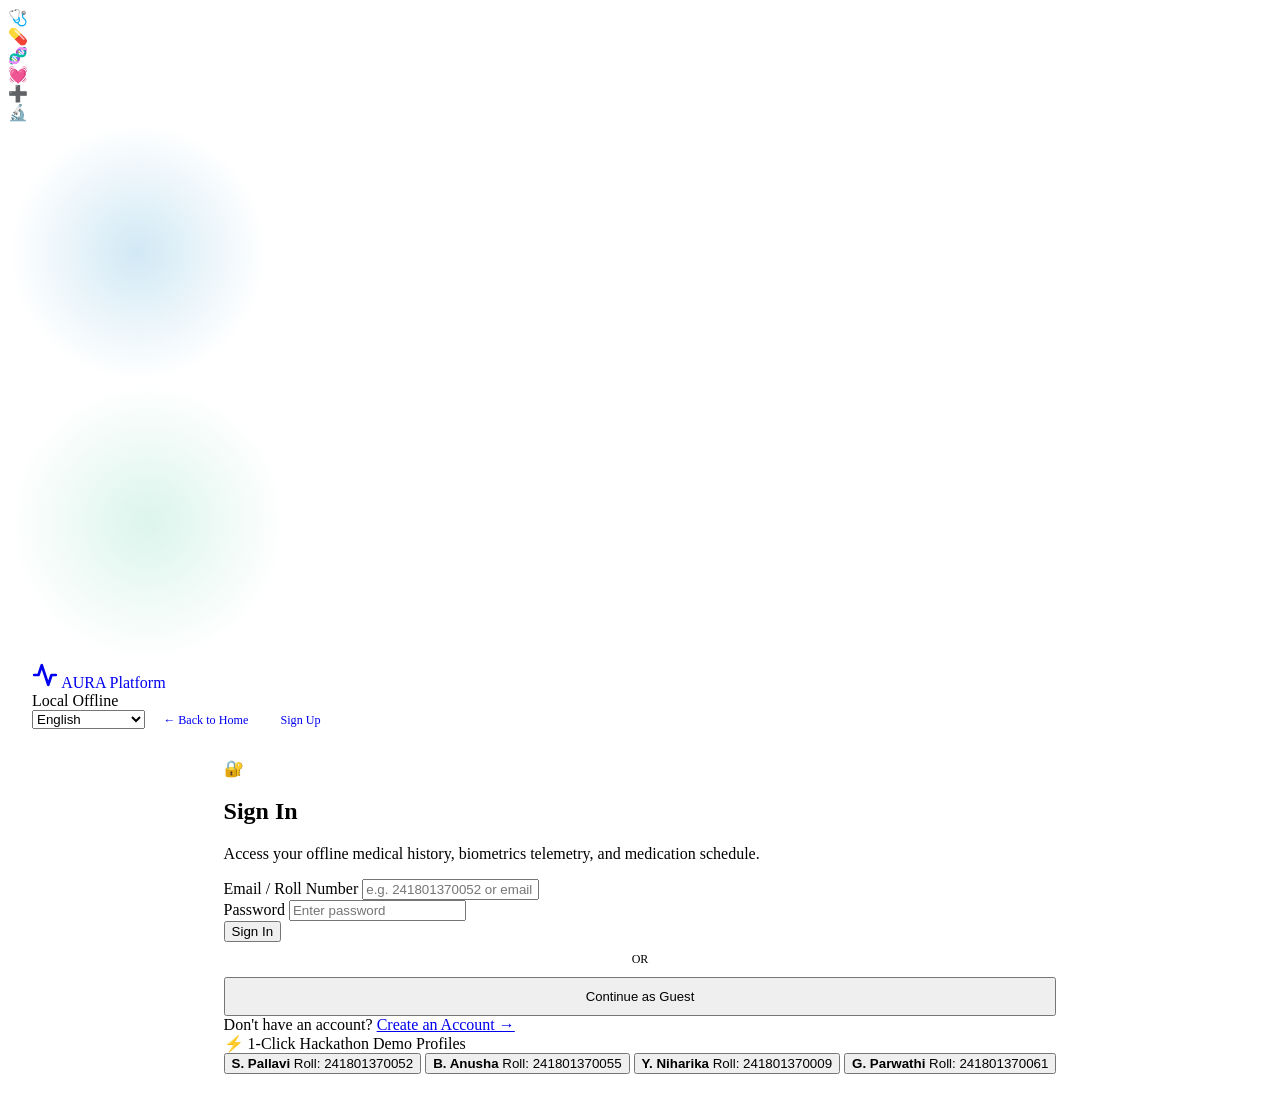
==== templates/login.html @ 656ba882 "Update language selector to English, Hindi, and Telugu only; add dedicated Login and Signup pages an" ====
<!DOCTYPE html>
<html lang="en">
<head>
    <meta charset="UTF-8">
    <meta name="viewport" content="width=device-width, initial-scale=1.0">
    <title>Sign In - AURA AI Public Health Platform</title>
    <link rel="stylesheet" href="{{ url_for('static', filename='css/style.css') }}">
    <link rel="preconnect" href="https://fonts.googleapis.com">
    <link rel="preconnect" href="https://fonts.gstatic.com" crossorigin>
    <link href="https://fonts.googleapis.com/css2?family=Poppins:wght@300;400;500;600;700;800&family=IBM+Plex+Mono:wght@400;500;600&display=swap" rel="stylesheet">
</head>
<body style="min-height: 100vh; display: flex; flex-direction: column;">

    <!-- Animated Moving Medical Particles Background -->
    <div class="medical-bg">
        <div class="bg-particle-med anim-med-1" style="top: 10%; left: 8%;">🩺</div>
        <div class="bg-particle-med anim-med-2" style="top: 18%; left: 85%;">💊</div>
        <div class="bg-particle-med anim-med-3" style="top: 30%; left: 50%;">🧬</div>
        <div class="bg-particle-med anim-med-1" style="top: 65%; left: 15%;">💓</div>
        <div class="bg-particle-med anim-med-2" style="top: 72%; left: 80%;">➕</div>
        <div class="bg-particle-med anim-med-3" style="top: 85%; left: 40%;">🔬</div>
        <div class="bg-orb" style="top: 15%; left: 10%; width: 260px; height: 260px; background: radial-gradient(circle, rgba(2,132,199,0.18) 0%, transparent 70%);"></div>
        <div class="bg-orb" style="top: 60%; left: 70%; width: 280px; height: 280px; background: radial-gradient(circle, rgba(16,185,129,0.15) 0%, transparent 70%);"></div>
    </div>

    <!-- Top Minimal Navbar -->
    <header class="main-navbar" style="padding: 0 24px;">
        <div class="nav-left">
            <a href="/" class="logo" style="text-decoration: none;">
                <svg viewBox="0 0 24 24" width="26" height="26" fill="none" stroke="currentColor" stroke-width="2.5" stroke-linecap="round" stroke-linejoin="round" class="pulse-icon"><path d="M22 12h-4l-3 9L9 3l-3 9H2"></path></svg>
                <span data-i18n="nav_brand">AURA Platform</span>
            </a>
            <div class="badge offline-badge" data-i18n="badge_offline">Local Offline</div>
        </div>

        <div class="nav-right">
            <!-- Language Dropdown (English, Hindi, Telugu only) -->
            <select id="standalone-lang-selector" class="lang-dropdown">
                <option value="en" selected>English</option>
                <option value="hi">हिन्दी (Hindi)</option>
                <option value="te">తెలుగు (Telugu)</option>
            </select>

            <a href="/" class="btn btn-secondary" style="font-size: 0.76rem; text-decoration: none; padding: 6px 14px;" data-i18n="nav_home">← Back to Home</a>
            <a href="/signup" class="btn btn-primary" style="font-size: 0.76rem; text-decoration: none; padding: 6px 14px;" data-i18n="auth_tab_signup">Sign Up</a>
        </div>
    </header>

    <!-- Centered Login Card -->
    <main style="flex: 1; display: flex; align-items: center; justify-content: center; padding: 30px 15px; z-index: 10;">
        <div class="auth-page-card">
            <div class="auth-page-header">
                <div class="auth-icon-badge">🔐</div>
                <h2 data-i18n="auth_tab_login">Sign In</h2>
                <p data-i18n="login_subtitle">Access your offline medical history, biometrics telemetry, and medication schedule.</p>
            </div>
            
            <form id="standalone-login-form" class="auth-form">
                <div class="form-group">
                    <label data-i18n="auth_lbl_email">Email / Roll Number</label>
                    <input type="text" id="login-id-input" placeholder="e.g. 241801370052 or email" required autocomplete="username">
                </div>
                <div class="form-group">
                    <label data-i18n="auth_lbl_password">Password</label>
                    <input type="password" id="login-pw-input" placeholder="Enter password" required autocomplete="current-password">
                </div>
                <button type="submit" class="btn btn-primary auth-submit-btn" data-i18n="auth_btn_login">Sign In</button>
                
                <div style="text-align: center; margin: 10px 0; font-size: 0.75rem; color: var(--text-muted);" data-i18n="auth_or">OR</div>
                
                <button type="button" class="btn btn-secondary" id="standalone-guest-btn" style="width: 100%; padding: 10px; font-size: 0.82rem;" data-i18n="auth_btn_guest">Continue as Guest</button>
            </form>

            <div class="auth-footer-links">
                <span data-i18n="auth_no_account">Don't have an account?</span> 
                <a href="/signup" class="auth-link" data-i18n="auth_link_signup">Create an Account →</a>
            </div>

            <!-- Hackathon 1-Click Demo Accounts -->
            <div class="demo-credentials-box">
                <div class="demo-title" data-i18n="demo_accounts_title">⚡ 1-Click Hackathon Demo Profiles</div>
                <div class="demo-chips-grid">
                    <button type="button" class="demo-chip-btn" onclick="fillDemo('S. Pallavi', '241801370052')">
                        <strong>S. Pallavi</strong>
                        <span>Roll: 241801370052</span>
                    </button>
                    <button type="button" class="demo-chip-btn" onclick="fillDemo('B. Anusha', '241801370055')">
                        <strong>B. Anusha</strong>
                        <span>Roll: 241801370055</span>
                    </button>
                    <button type="button" class="demo-chip-btn" onclick="fillDemo('Y. Niharika', '241801370009')">
                        <strong>Y. Niharika</strong>
                        <span>Roll: 241801370009</span>
                    </button>
                    <button type="button" class="demo-chip-btn" onclick="fillDemo('G. Parwathi', '241801370061')">
                        <strong>G. Parwathi</strong>
                        <span>Roll: 241801370061</span>
                    </button>
                </div>
            </div>
        </div>
    </main>

    <script>
        const AUTH_LANGS = {
            en: {
                nav_brand: "AURA Platform",
                badge_offline: "Local Offline",
                nav_home: "← Back to Home",
                auth_tab_login: "Sign In",
                auth_tab_signup: "Sign Up",
                login_subtitle: "Access your offline medical history, biometrics telemetry, and medication schedule.",
                auth_lbl_email: "Email / Roll Number",
                auth_lbl_password: "Password",
                auth_btn_login: "Sign In",
                auth_or: "OR",
                auth_btn_guest: "Continue as Guest",
                auth_no_account: "Don't have an account?",
                auth_link_signup: "Create an Account →",
                demo_accounts_title: "⚡ 1-Click Hackathon Demo Profiles"
            },
            hi: {
                nav_brand: "ऑरा प्लेटफॉर्म (AURA)",
                badge_offline: "ऑफ़लाइन मोड",
                nav_home: "← होम पर वापस जाएं",
                auth_tab_login: "साइन इन (Login)",
                auth_tab_signup: "नया खाता बनाएं",
                login_subtitle: "अपने ऑफ़लाइन मेडिकल रिकॉर्ड, वाइटल्स और दवा शेड्यूल तक पहुंचें।",
                auth_lbl_email: "ईमेल / रोल नंबर",
                auth_lbl_password: "पासवर्ड",
                auth_btn_login: "लॉगिन करें",
                auth_or: "या",
                auth_btn_guest: "अतिथि (Guest) के रूप में जारी रखें",
                auth_no_account: "खाता नहीं है?",
                auth_link_signup: "नया खाता बनाएं →",
                demo_accounts_title: "⚡ 1-क्लिक डेमो प्रोफाइल"
            },
            te: {
                nav_brand: "AURA ప్లాట్‌ఫామ్",
                badge_offline: "ఆఫ్‌లైన్ మోడ్",
                nav_home: "← హోమ్‌కి తిరిగి వెళ్లండి",
                auth_tab_login: "సైన్ ఇన్ (Login)",
                auth_tab_signup: "ఖాతా తెరవండి",
                login_subtitle: "మీ ఆఫ్‌లైన్ మెడికల్ రికార్డులు, వైటల్స్ మరియు మందుల షెడ్యూల్‌ని యాక్సెస్ చేయండి.",
                auth_lbl_email: "ఈమెయిల్ / రోల్ నంబర్",
                auth_lbl_password: "పాస్‌వర్డ్",
                auth_btn_login: "లాగిన్ చేయండి",
                auth_or: "లేదా",
                auth_btn_guest: "గెస్ట్‌గా కొనసాగండి",
                auth_no_account: "ఖాతా లేదా?",
                auth_link_signup: "ఖాతా సృష్టించండి →",
                demo_accounts_title: "⚡ 1-క్లిక్ డెమో ప్రొఫైల్స్"
            }
        };

        function setAuthLanguage(lang) {
            const dict = AUTH_LANGS[lang] || AUTH_LANGS.en;
            document.querySelectorAll("[data-i18n]").forEach(el => {
                const k = el.getAttribute("data-i18n");
                if (dict[k]) el.textContent = dict[k];
            });
            localStorage.setItem("aura_lang", lang);
        }

        const langSel = document.getElementById("standalone-lang-selector");
        if (langSel) {
            const saved = localStorage.getItem("aura_lang") || "en";
            langSel.value = saved;
            setAuthLanguage(saved);
            langSel.addEventListener("change", (e) => setAuthLanguage(e.target.value));
        }

        function fillDemo(name, roll) {
            document.getElementById("login-id-input").value = roll;
            document.getElementById("login-pw-input").value = "demo123";
            doLogin(name, roll);
        }

        function doLogin(name, id) {
            const user = { name: name, identifier: id };
            localStorage.setItem("aura_active_user", JSON.stringify(user));
            window.location.href = "/";
        }

        document.getElementById("standalone-login-form").addEventListener("submit", (e) => {
            e.preventDefault();
            const id = document.getElementById("login-id-input").value.trim();
            const name = id.includes("@") ? id.split("@")[0] : id;
            doLogin(name, id);
        });

        document.getElementById("standalone-guest-btn").addEventListener("click", () => {
            doLogin("Guest Patient", "guest");
        });
    </script>
</body>
</html>
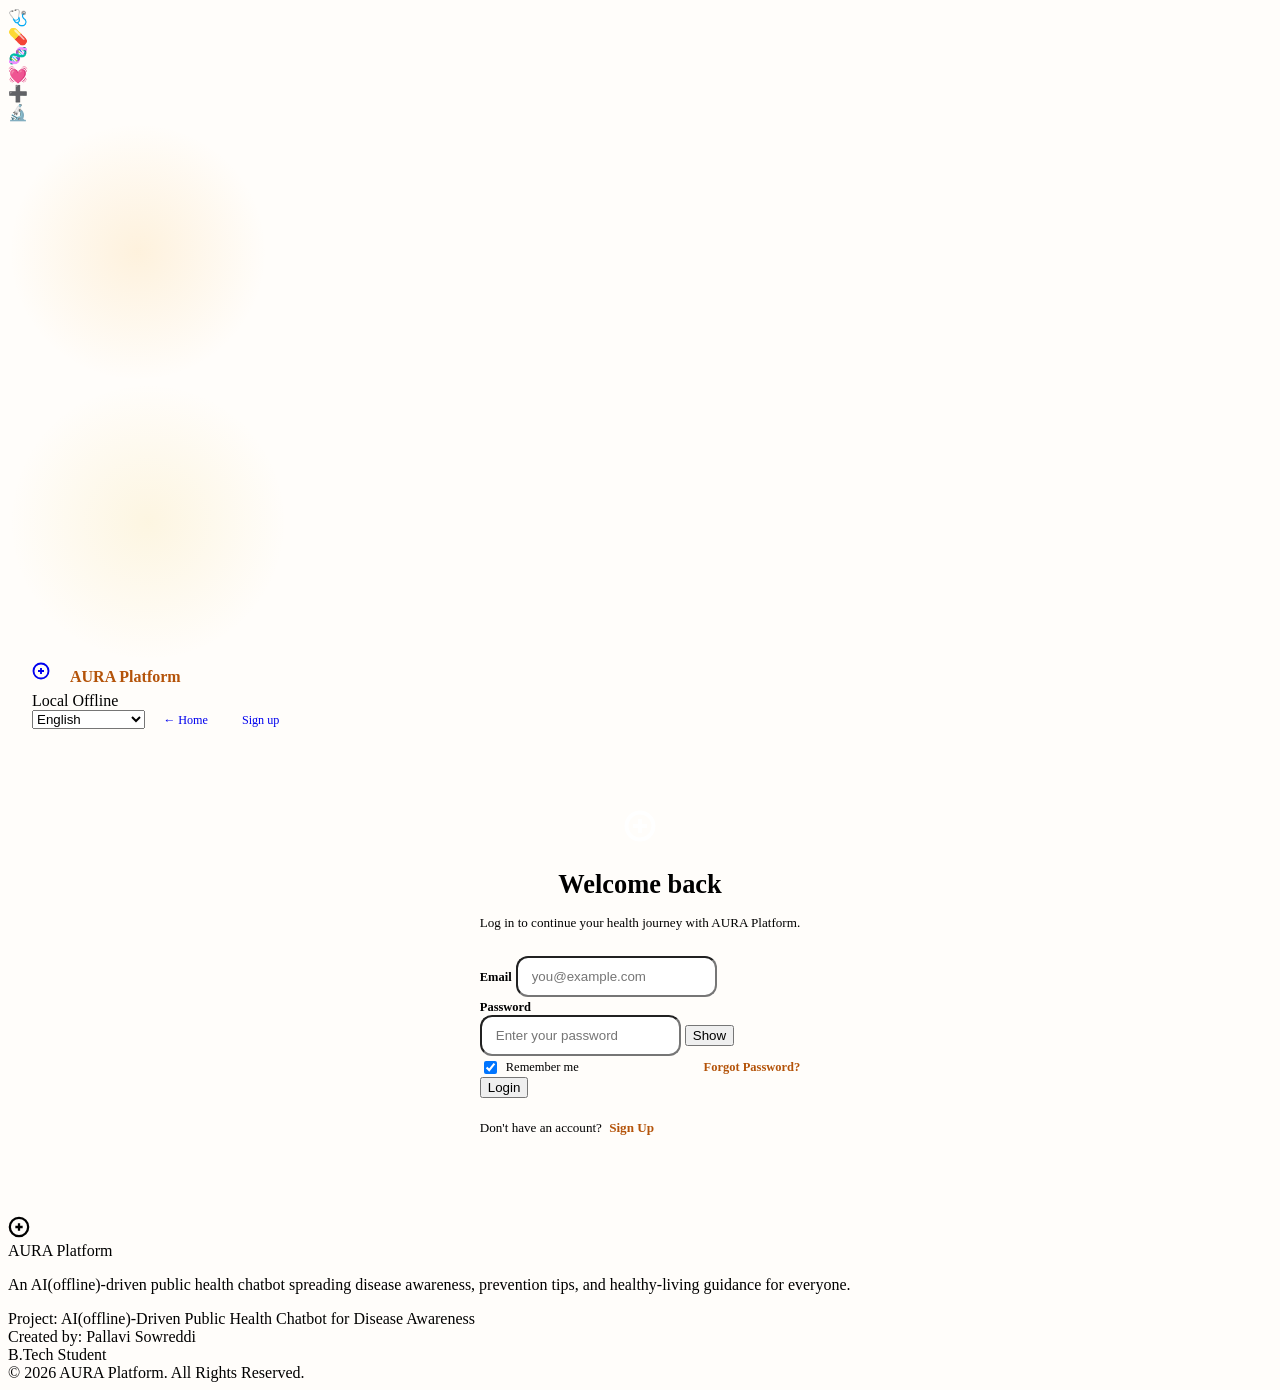
==== commit 5a9c40b8: "Add Health tip of the moment interactive carousel, match MedSave login/signup styling with password " ====
--- a/templates/login.html
+++ b/templates/login.html
@@ -3,13 +3,13 @@
 <head>
     <meta charset="UTF-8">
     <meta name="viewport" content="width=device-width, initial-scale=1.0">
-    <title>Sign In - AURA AI Public Health Platform</title>
+    <title>Log In - AURA AI Public Health Platform</title>
     <link rel="stylesheet" href="{{ url_for('static', filename='css/style.css') }}">
     <link rel="preconnect" href="https://fonts.googleapis.com">
     <link rel="preconnect" href="https://fonts.gstatic.com" crossorigin>
     <link href="https://fonts.googleapis.com/css2?family=Poppins:wght@300;400;500;600;700;800&family=IBM+Plex+Mono:wght@400;500;600&display=swap" rel="stylesheet">
 </head>
-<body style="min-height: 100vh; display: flex; flex-direction: column;">
+<body style="min-height: 100vh; display: flex; flex-direction: column; background: #fffdfa;">
 
     <!-- Animated Moving Medical Particles Background -->
     <div class="medical-bg">
@@ -19,16 +19,18 @@
         <div class="bg-particle-med anim-med-1" style="top: 65%; left: 15%;">💓</div>
         <div class="bg-particle-med anim-med-2" style="top: 72%; left: 80%;">➕</div>
         <div class="bg-particle-med anim-med-3" style="top: 85%; left: 40%;">🔬</div>
-        <div class="bg-orb" style="top: 15%; left: 10%; width: 260px; height: 260px; background: radial-gradient(circle, rgba(2,132,199,0.18) 0%, transparent 70%);"></div>
-        <div class="bg-orb" style="top: 60%; left: 70%; width: 280px; height: 280px; background: radial-gradient(circle, rgba(16,185,129,0.15) 0%, transparent 70%);"></div>
+        <div class="bg-orb" style="top: 15%; left: 10%; width: 260px; height: 260px; background: radial-gradient(circle, rgba(245,158,11,0.12) 0%, transparent 70%);"></div>
+        <div class="bg-orb" style="top: 60%; left: 70%; width: 280px; height: 280px; background: radial-gradient(circle, rgba(234,179,8,0.1) 0%, transparent 70%);"></div>
     </div>
 
     <!-- Top Minimal Navbar -->
     <header class="main-navbar" style="padding: 0 24px;">
         <div class="nav-left">
-            <a href="/" class="logo" style="text-decoration: none;">
-                <svg viewBox="0 0 24 24" width="26" height="26" fill="none" stroke="currentColor" stroke-width="2.5" stroke-linecap="round" stroke-linejoin="round" class="pulse-icon"><path d="M22 12h-4l-3 9L9 3l-3 9H2"></path></svg>
-                <span data-i18n="nav_brand">AURA Platform</span>
+            <a href="/" class="logo" style="text-decoration: none; display: flex; align-items: center; gap: 8px;">
+                <div class="footer-logo-circle" style="width: 30px; height: 30px;">
+                    <svg viewBox="0 0 24 24" width="18" height="18" fill="none" stroke="currentColor" stroke-width="2.5"><circle cx="12" cy="12" r="10"/><path d="M12 8v8M8 12h8"/></svg>
+                </div>
+                <span style="font-weight: 800; color: #b45309;">AURA Platform</span>
             </a>
             <div class="badge offline-badge" data-i18n="badge_offline">Local Offline</div>
         </div>
@@ -41,115 +43,129 @@
                 <option value="te">తెలుగు (Telugu)</option>
             </select>
 
-            <a href="/" class="btn btn-secondary" style="font-size: 0.76rem; text-decoration: none; padding: 6px 14px;" data-i18n="nav_home">← Back to Home</a>
-            <a href="/signup" class="btn btn-primary" style="font-size: 0.76rem; text-decoration: none; padding: 6px 14px;" data-i18n="auth_tab_signup">Sign Up</a>
+            <a href="/" class="btn btn-secondary" style="font-size: 0.76rem; text-decoration: none; padding: 6px 14px;" data-i18n="nav_home">← Home</a>
+            <a href="/signup" class="btn-auth-gold" style="font-size: 0.76rem; text-decoration: none; padding: 6px 16px; width: auto; margin-top: 0;" data-i18n="auth_tab_signup">Sign up</a>
         </div>
     </header>
 
-    <!-- Centered Login Card -->
-    <main style="flex: 1; display: flex; align-items: center; justify-content: center; padding: 30px 15px; z-index: 10;">
-        <div class="auth-page-card">
-            <div class="auth-page-header">
-                <div class="auth-icon-badge">🔐</div>
-                <h2 data-i18n="auth_tab_login">Sign In</h2>
-                <p data-i18n="login_subtitle">Access your offline medical history, biometrics telemetry, and medication schedule.</p>
+    <!-- Centered Login Card Matching MedSave AI Reference -->
+    <main style="flex: 1; display: flex; align-items: center; justify-content: center; padding: 40px 15px; z-index: 10;">
+        <div class="auth-page-card" style="border-radius: 28px; padding: 40px 36px; max-width: 460px;">
+            <div class="auth-page-header" style="text-align: center; margin-bottom: 24px;">
+                <div class="auth-plus-circle">
+                    <svg viewBox="0 0 24 24" width="34" height="34" fill="none" stroke="#fff" stroke-width="2.8"><circle cx="12" cy="12" r="9.5"/><path d="M12 7v10M7 12h10"/></svg>
+                </div>
+                <h2 style="font-size: 1.65rem; font-weight: 800; color: var(--text-primary); margin-bottom: 8px;" data-i18n="login_welcome">Welcome back</h2>
+                <p style="font-size: 0.82rem; color: var(--text-secondary); line-height: 1.45;" data-i18n="login_subtitle">Log in to continue your health journey with AURA Platform.</p>
             </div>
             
-            <form id="standalone-login-form" class="auth-form">
+            <form id="standalone-login-form" class="auth-form" style="gap: 16px;">
                 <div class="form-group">
-                    <label data-i18n="auth_lbl_email">Email / Roll Number</label>
-                    <input type="text" id="login-id-input" placeholder="e.g. 241801370052 or email" required autocomplete="username">
-                </div>
+                    <label style="font-size: 0.78rem; font-weight: 600; color: var(--text-primary);" data-i18n="auth_lbl_email">Email</label>
+                    <input type="text" id="login-id-input" placeholder="you@example.com" required autocomplete="username" style="border-radius: 12px; padding: 11px 14px;">
+                </div>
+
                 <div class="form-group">
-                    <label data-i18n="auth_lbl_password">Password</label>
-                    <input type="password" id="login-pw-input" placeholder="Enter password" required autocomplete="current-password">
-                </div>
-                <button type="submit" class="btn btn-primary auth-submit-btn" data-i18n="auth_btn_login">Sign In</button>
-                
-                <div style="text-align: center; margin: 10px 0; font-size: 0.75rem; color: var(--text-muted);" data-i18n="auth_or">OR</div>
-                
-                <button type="button" class="btn btn-secondary" id="standalone-guest-btn" style="width: 100%; padding: 10px; font-size: 0.82rem;" data-i18n="auth_btn_guest">Continue as Guest</button>
+                    <label style="font-size: 0.78rem; font-weight: 600; color: var(--text-primary);" data-i18n="auth_lbl_password">Password</label>
+                    <div class="password-input-wrap">
+                        <input type="password" id="login-pw-input" placeholder="Enter your password" required autocomplete="current-password" style="border-radius: 12px; padding: 11px 14px;">
+                        <button type="button" class="btn-toggle-pw" id="toggle-login-pw">Show</button>
+                    </div>
+                </div>
+
+                <div style="display: flex; justify-content: space-between; align-items: center; font-size: 0.78rem; margin-top: 2px;">
+                    <label style="display: flex; align-items: center; gap: 6px; cursor: pointer; color: var(--text-secondary);">
+                        <input type="checkbox" id="remember-me" checked>
+                        <span data-i18n="auth_remember_me">Remember me</span>
+                    </label>
+                    <a href="#" onclick="alert('Offline System: If you forgot your password, you can log in as Guest or register a new profile.'); return false;" style="color: #b45309; text-decoration: none; font-weight: 600;" data-i18n="auth_forgot_pw">Forgot Password?</a>
+                </div>
+
+                <button type="submit" class="btn-auth-gold" data-i18n="auth_btn_login">Login</button>
             </form>
 
-            <div class="auth-footer-links">
+            <div class="auth-footer-links" style="margin-top: 22px; font-size: 0.82rem;">
                 <span data-i18n="auth_no_account">Don't have an account?</span> 
-                <a href="/signup" class="auth-link" data-i18n="auth_link_signup">Create an Account →</a>
-            </div>
-
-            <!-- Hackathon 1-Click Demo Accounts -->
-            <div class="demo-credentials-box">
-                <div class="demo-title" data-i18n="demo_accounts_title">⚡ 1-Click Hackathon Demo Profiles</div>
-                <div class="demo-chips-grid">
-                    <button type="button" class="demo-chip-btn" onclick="fillDemo('S. Pallavi', '241801370052')">
-                        <strong>S. Pallavi</strong>
-                        <span>Roll: 241801370052</span>
-                    </button>
-                    <button type="button" class="demo-chip-btn" onclick="fillDemo('B. Anusha', '241801370055')">
-                        <strong>B. Anusha</strong>
-                        <span>Roll: 241801370055</span>
-                    </button>
-                    <button type="button" class="demo-chip-btn" onclick="fillDemo('Y. Niharika', '241801370009')">
-                        <strong>Y. Niharika</strong>
-                        <span>Roll: 241801370009</span>
-                    </button>
-                    <button type="button" class="demo-chip-btn" onclick="fillDemo('G. Parwathi', '241801370061')">
-                        <strong>G. Parwathi</strong>
-                        <span>Roll: 241801370061</span>
-                    </button>
-                </div>
+                <a href="/signup" style="color: #b45309; font-weight: 700; text-decoration: none; margin-left: 4px;" data-i18n="auth_link_signup">Sign Up</a>
             </div>
         </div>
     </main>
+
+    <!-- Footer with Pallavi Sowreddi Attribution -->
+    <footer class="aura-footer">
+        <div class="footer-container">
+            <div class="footer-left">
+                <div class="footer-brand">
+                    <div class="footer-logo-circle">
+                        <svg viewBox="0 0 24 24" width="22" height="22" fill="none" stroke="currentColor" stroke-width="2.5"><circle cx="12" cy="12" r="10"/><path d="M12 8v8M8 12h8"/></svg>
+                    </div>
+                    <span class="footer-brand-name">AURA Platform</span>
+                </div>
+                <p class="footer-desc">An AI(offline)-driven public health chatbot spreading disease awareness, prevention tips, and healthy-living guidance for everyone.</p>
+            </div>
+
+            <div class="footer-right">
+                <div class="footer-credit-row">
+                    <span class="footer-credit-label">Project:</span>
+                    <span class="footer-credit-value">AI(offline)-Driven Public Health Chatbot for Disease Awareness</span>
+                </div>
+                <div class="footer-credit-row">
+                    <span class="footer-credit-label">Created by:</span>
+                    <span class="footer-credit-name">Pallavi Sowreddi</span>
+                </div>
+                <div class="footer-credit-role">B.Tech Student</div>
+            </div>
+        </div>
+
+        <div class="footer-divider"></div>
+        <div class="footer-copyright">
+            © 2026 AURA Platform. All Rights Reserved.
+        </div>
+    </footer>
 
     <script>
         const AUTH_LANGS = {
             en: {
-                nav_brand: "AURA Platform",
                 badge_offline: "Local Offline",
-                nav_home: "← Back to Home",
-                auth_tab_login: "Sign In",
-                auth_tab_signup: "Sign Up",
-                login_subtitle: "Access your offline medical history, biometrics telemetry, and medication schedule.",
-                auth_lbl_email: "Email / Roll Number",
+                nav_home: "← Home",
+                auth_tab_signup: "Sign up",
+                login_welcome: "Welcome back",
+                login_subtitle: "Log in to continue your health journey with AURA Platform.",
+                auth_lbl_email: "Email",
                 auth_lbl_password: "Password",
-                auth_btn_login: "Sign In",
-                auth_or: "OR",
-                auth_btn_guest: "Continue as Guest",
+                auth_remember_me: "Remember me",
+                auth_forgot_pw: "Forgot Password?",
+                auth_btn_login: "Login",
                 auth_no_account: "Don't have an account?",
-                auth_link_signup: "Create an Account →",
-                demo_accounts_title: "⚡ 1-Click Hackathon Demo Profiles"
+                auth_link_signup: "Sign Up"
             },
             hi: {
-                nav_brand: "ऑरा प्लेटफॉर्म (AURA)",
                 badge_offline: "ऑफ़लाइन मोड",
-                nav_home: "← होम पर वापस जाएं",
-                auth_tab_login: "साइन इन (Login)",
-                auth_tab_signup: "नया खाता बनाएं",
-                login_subtitle: "अपने ऑफ़लाइन मेडिकल रिकॉर्ड, वाइटल्स और दवा शेड्यूल तक पहुंचें।",
-                auth_lbl_email: "ईमेल / रोल नंबर",
+                nav_home: "← होम",
+                auth_tab_signup: "साइन अप",
+                login_welcome: "स्वागत है (Welcome back)",
+                login_subtitle: "AURA प्लेटफॉर्म के साथ अपनी स्वास्थ्य यात्रा जारी रखने के लिए लॉग इन करें।",
+                auth_lbl_email: "ईमेल",
                 auth_lbl_password: "पासवर्ड",
+                auth_remember_me: "मुझे याद रखें",
+                auth_forgot_pw: "पासवर्ड भूल गए?",
                 auth_btn_login: "लॉगिन करें",
-                auth_or: "या",
-                auth_btn_guest: "अतिथि (Guest) के रूप में जारी रखें",
                 auth_no_account: "खाता नहीं है?",
-                auth_link_signup: "नया खाता बनाएं →",
-                demo_accounts_title: "⚡ 1-क्लिक डेमो प्रोफाइल"
+                auth_link_signup: "साइन अप करें"
             },
             te: {
-                nav_brand: "AURA ప్లాట్‌ఫామ్",
                 badge_offline: "ఆఫ్‌లైన్ మోడ్",
-                nav_home: "← హోమ్‌కి తిరిగి వెళ్లండి",
-                auth_tab_login: "సైన్ ఇన్ (Login)",
-                auth_tab_signup: "ఖాతా తెరవండి",
-                login_subtitle: "మీ ఆఫ్‌లైన్ మెడికల్ రికార్డులు, వైటల్స్ మరియు మందుల షెడ్యూల్‌ని యాక్సెస్ చేయండి.",
-                auth_lbl_email: "ఈమెయిల్ / రోల్ నంబర్",
+                nav_home: "← హోమ్",
+                auth_tab_signup: "సైన్ అప్",
+                login_welcome: "స్వాగతం (Welcome back)",
+                login_subtitle: "AURA ప్లాట్‌ఫామ్‌తో మీ ఆరోగ్య ప్రయాణాన్ని కొనసాగించడానికి లాగిన్ చేయండి.",
+                auth_lbl_email: "ఈమెయిల్",
                 auth_lbl_password: "పాస్‌వర్డ్",
-                auth_btn_login: "లాగిన్ చేయండి",
-                auth_or: "లేదా",
-                auth_btn_guest: "గెస్ట్‌గా కొనసాగండి",
+                auth_remember_me: "నన్ను గుర్తుంచుకో",
+                auth_forgot_pw: "పాస్‌వర్డ్ మర్చిపోయారా?",
+                auth_btn_login: "లాగిన్",
                 auth_no_account: "ఖాతా లేదా?",
-                auth_link_signup: "ఖాతా సృష్టించండి →",
-                demo_accounts_title: "⚡ 1-క్లిక్ డెమో ప్రొఫైల్స్"
+                auth_link_signup: "సైన్ అప్ చేయండి"
             }
         };
 
@@ -170,27 +186,28 @@
             langSel.addEventListener("change", (e) => setAuthLanguage(e.target.value));
         }
 
-        function fillDemo(name, roll) {
-            document.getElementById("login-id-input").value = roll;
-            document.getElementById("login-pw-input").value = "demo123";
-            doLogin(name, roll);
-        }
-
-        function doLogin(name, id) {
-            const user = { name: name, identifier: id };
-            localStorage.setItem("aura_active_user", JSON.stringify(user));
-            window.location.href = "/";
+        // Show/Hide password toggle
+        const toggleBtn = document.getElementById("toggle-login-pw");
+        const pwInput = document.getElementById("login-pw-input");
+        if (toggleBtn && pwInput) {
+            toggleBtn.addEventListener("click", () => {
+                if (pwInput.type === "password") {
+                    pwInput.type = "text";
+                    toggleBtn.textContent = "Hide";
+                } else {
+                    pwInput.type = "password";
+                    toggleBtn.textContent = "Show";
+                }
+            });
         }
 
         document.getElementById("standalone-login-form").addEventListener("submit", (e) => {
             e.preventDefault();
             const id = document.getElementById("login-id-input").value.trim();
             const name = id.includes("@") ? id.split("@")[0] : id;
-            doLogin(name, id);
-        });
-
-        document.getElementById("standalone-guest-btn").addEventListener("click", () => {
-            doLogin("Guest Patient", "guest");
+            const user = { name: name, identifier: id };
+            localStorage.setItem("aura_active_user", JSON.stringify(user));
+            window.location.href = "/";
         });
     </script>
 </body>
